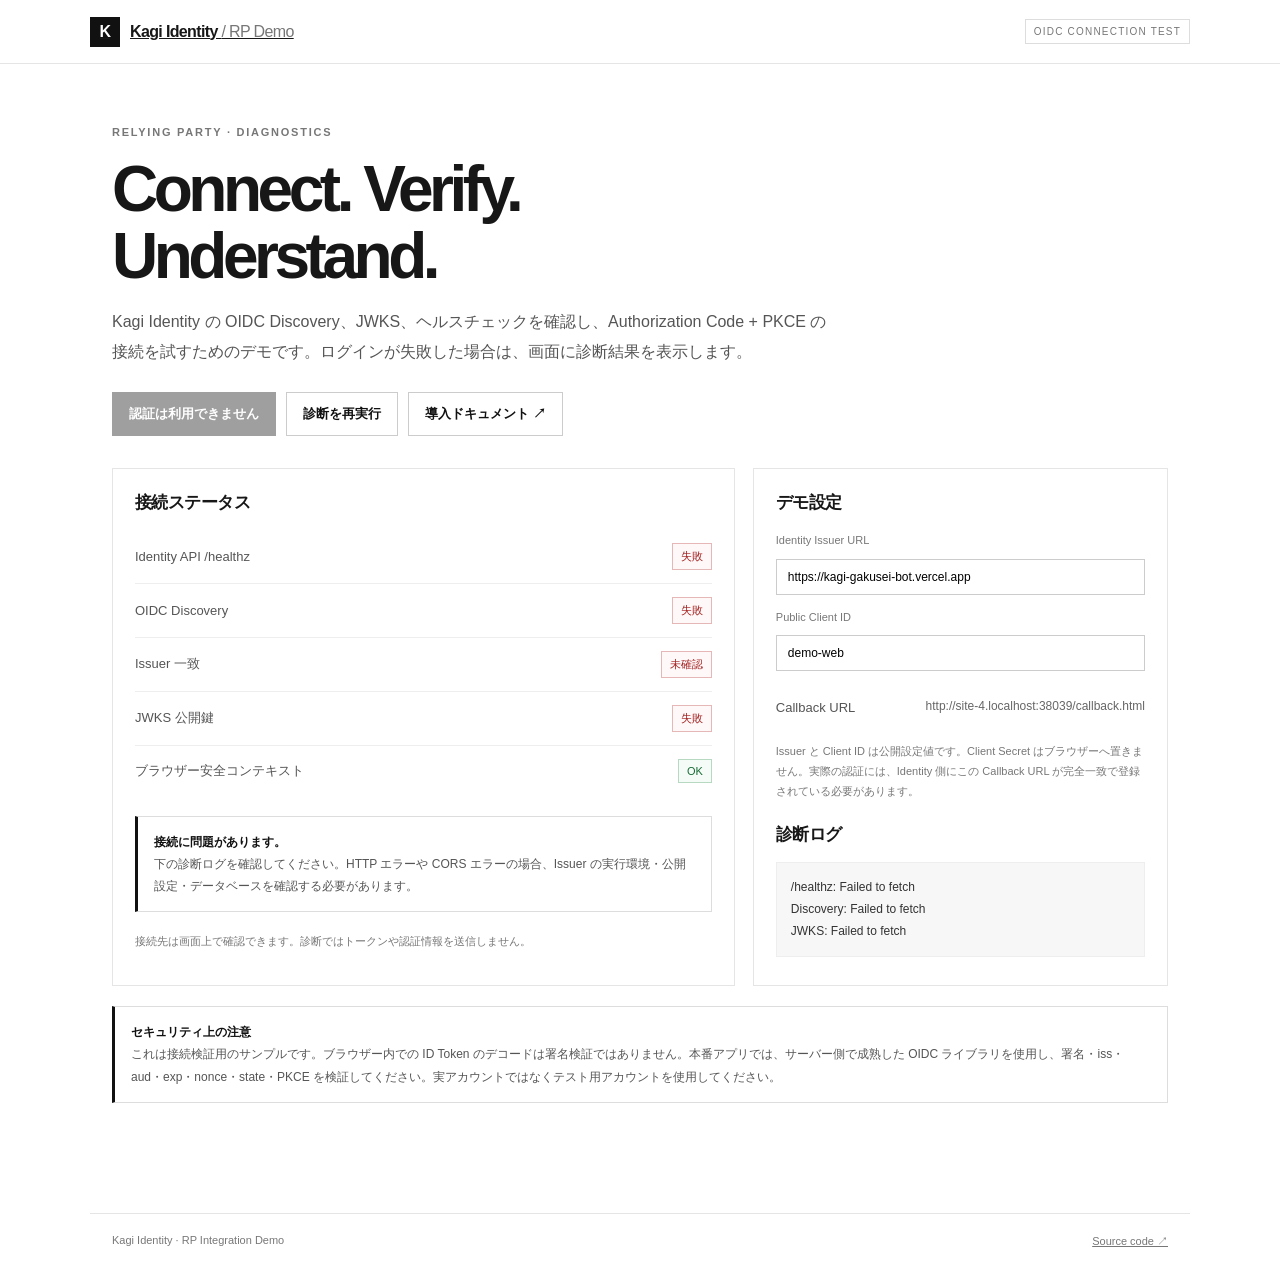
==== examples/rp-demo/index.html @ 180138e4 "feat: add diagnosable OIDC RP demo" ====
<!doctype html>
<html lang="ja">
<head>
<meta charset="utf-8">
<meta name="viewport" content="width=device-width,initial-scale=1">
<meta name="color-scheme" content="light">
<meta name="description" content="Kagi Identity と OIDC / OAuth の接続を診断し、認証フローを試すためのサンプル RP。">
<title>Kagi Identity — 接続デモ</title>
<style>
:root{font-family:Inter,-apple-system,BlinkMacSystemFont,"Segoe UI","Noto Sans JP",sans-serif;color:#171717;background:#fff;--line:#e5e5e5;--muted:#666;--soft:#f7f7f7;--black:#111}
*{box-sizing:border-box}body{margin:0;min-width:320px}a{color:inherit}button,input{font:inherit}.top{height:64px;border-bottom:1px solid var(--line);display:flex;align-items:center;justify-content:space-between;padding:0 max(18px,calc((100vw - 1100px)/2))}.brand{display:flex;align-items:center;gap:10px;font-weight:750;letter-spacing:-.04em}.mark{width:30px;height:30px;display:grid;place-items:center;background:#111;color:#fff}.tag{font-size:10px;letter-spacing:.12em;color:#777;border:1px solid #ddd;padding:6px 8px}main{max-width:1100px;margin:auto;padding:62px 22px 90px}.eyebrow{font-size:11px;letter-spacing:.16em;font-weight:750;color:#777}h1{font-size:clamp(36px,6vw,64px);letter-spacing:-.07em;line-height:1.04;margin:18px 0}.lead{max-width:720px;color:#555;font-size:16px;line-height:1.9}.actions{display:flex;gap:10px;flex-wrap:wrap;margin:24px 0 32px}button,.button{border:1px solid #111;background:#111;color:#fff;padding:12px 16px;font-size:13px;font-weight:700;cursor:pointer;text-decoration:none;display:inline-flex;align-items:center;justify-content:center;min-height:42px}button.secondary,.button.secondary{background:#fff;color:#111;border-color:#ccc}button:disabled{opacity:.4;cursor:not-allowed}.layout{display:grid;grid-template-columns:1.2fr .8fr;gap:18px}.panel{border:1px solid var(--line);padding:22px;min-width:0}.panel h2{font-size:17px;margin:0 0 16px;letter-spacing:-.03em}.row{display:flex;justify-content:space-between;align-items:center;gap:14px;padding:13px 0;border-top:1px solid #eee;font-size:13px}.row:first-of-type{border-top:0}.label{color:#555}.status{font-size:11px;border:1px solid #ddd;padding:5px 8px;white-space:nowrap}.status.ok{border-color:#b7d9c1;color:#176b37;background:#f5fbf6}.status.bad{border-color:#e5b7b7;color:#a32020;background:#fff8f8}.status.wait{color:#777;background:#fafafa}.details{font-size:12px;color:#666;line-height:1.8;overflow-wrap:anywhere}.notice{border:1px solid #ddd;border-left:3px solid #111;padding:14px 16px;margin:20px 0;font-size:12px;color:#555;line-height:1.85}.notice strong{color:#111}.result{white-space:pre-wrap;overflow-wrap:anywhere;background:#f7f7f7;border:1px solid #eee;padding:14px;font-size:12px;line-height:1.8;min-height:68px;color:#333}.small{font-size:11px;color:#777;line-height:1.8}.footer{border-top:1px solid var(--line);padding:20px 22px;max-width:1100px;margin:auto;color:#777;font-size:11px;display:flex;justify-content:space-between;gap:12px;flex-wrap:wrap}.url{width:100%;padding:10px 11px;border:1px solid #ccc;margin:8px 0 12px;font-size:12px}.hidden{display:none!important}@media(max-width:760px){main{padding-top:40px}.layout{grid-template-columns:1fr}.top{padding:0 16px}.lead{font-size:14px}}
</style>
</head>
<body>
<header class="top"><a class="brand" href="./"><span class="mark">K</span><span>Kagi Identity <span style="font-weight:450;color:#777">/ RP Demo</span></span></a><span class="tag">OIDC CONNECTION TEST</span></header>
<main>
<div class="eyebrow">RELYING PARTY · DIAGNOSTICS</div>
<h1>Connect. Verify.<br>Understand.</h1>
<p class="lead">Kagi Identity の OIDC Discovery、JWKS、ヘルスチェックを確認し、Authorization Code + PKCE の接続を試すためのデモです。ログインが失敗した場合は、画面に診断結果を表示します。</p>
<div class="actions"><button id="login" disabled>接続診断中…</button><button class="secondary" id="refresh" type="button">診断を再実行</button><a class="button secondary" href="https://kagi-docs-gakusei-bot.vercel.app" target="_blank" rel="noopener noreferrer">導入ドキュメント ↗</a></div>
<div class="layout">
<section class="panel"><h2>接続ステータス</h2>
<div class="row"><span class="label">Identity API /healthz</span><span id="health" class="status wait">確認中</span></div>
<div class="row"><span class="label">OIDC Discovery</span><span id="discovery" class="status wait">確認中</span></div>
<div class="row"><span class="label">Issuer 一致</span><span id="issuer" class="status wait">確認中</span></div>
<div class="row"><span class="label">JWKS 公開鍵</span><span id="jwks" class="status wait">確認中</span></div>
<div class="row"><span class="label">ブラウザー安全コンテキスト</span><span id="secure" class="status wait">確認中</span></div>
<div class="notice" id="diagnosis"><strong>診断を実行しています。</strong><br>各エンドポイントに接続し、エラーがある場合は原因を表示します。</div>
<p class="small">接続先は画面上で確認できます。診断ではトークンや認証情報を送信しません。</p>
</section>
<section class="panel"><h2>デモ設定</h2>
<label class="small" for="issuerInput">Identity Issuer URL</label>
<input class="url" id="issuerInput" type="url" value="https://kagi-gakusei-bot.vercel.app" autocomplete="url" spellcheck="false">
<label class="small" for="clientInput">Public Client ID</label>
<input class="url" id="clientInput" type="text" value="demo-web" autocomplete="off" spellcheck="false">
<div class="row"><span class="label">Callback URL</span><span id="callback" class="details"></span></div>
<p class="small">Issuer と Client ID は公開設定値です。Client Secret はブラウザーへ置きません。実際の認証には、Identity 側にこの Callback URL が完全一致で登録されている必要があります。</p>
<h2 style="margin-top:22px">診断ログ</h2><div id="log" class="result" role="status" aria-live="polite">準備中…</div>
</section>
</div>
<div class="notice"><strong>セキュリティ上の注意</strong><br>これは接続検証用のサンプルです。ブラウザー内での ID Token のデコードは署名検証ではありません。本番アプリでは、サーバー側で成熟した OIDC ライブラリを使用し、署名・iss・aud・exp・nonce・state・PKCE を検証してください。実アカウントではなくテスト用アカウントを使用してください。</div>
</main>
<footer class="footer"><span>Kagi Identity · RP Integration Demo</span><span><a href="https://github.com/akiy2009/kagi" target="_blank" rel="noopener noreferrer">Source code ↗</a></span></footer>
<script>
(function(){
'use strict';
const $=id=>document.getElementById(id);
const defaultIssuer='https://kagi-gakusei-bot.vercel.app';
let metadata=null;
const callbackUri=location.origin+'/callback.html';
$('callback').textContent=callbackUri;
function status(id,ok,text){const el=$(id);el.className='status '+(ok===true?'ok':ok===false?'bad':'wait');el.textContent=text;}
function log(message){$('log').textContent=message;}
function issuerUrl(){return $('issuerInput').value.trim().replace(/\/+$/,'');}
async function fetchJson(url,timeoutMs=6500){
 const controller=new AbortController();const timer=setTimeout(()=>controller.abort(),timeoutMs);
 try{const res=await fetch(url,{method:'GET',headers:{accept:'application/json'},cache:'no-store',signal:controller.signal,mode:'cors',credentials:'omit'});const text=await res.text();let data;try{data=JSON.parse(text)}catch(_){throw new Error('HTTP '+res.status+' — JSON ではない応答。SSO 保護、404、サーバーエラーの可能性があります。')}
 if(!res.ok)throw new Error('HTTP '+res.status+' '+(data.error_description||data.error||data.message||''));return data;
 }finally{clearTimeout(timer);}
}
async function diagnose(){
 metadata=null;$('login').disabled=true;$('login').textContent='接続診断中…';
 for(const id of ['health','discovery','issuer','jwks'])status(id,null,'確認中');
 status('secure',window.isSecureContext,null?'':'OK');
 status('secure',window.isSecureContext,window.isSecureContext?'OK':'HTTPS が必要');
 const base=issuerUrl();
 if(!/^https:\/\//i.test(base)){status('health',false,'HTTPS URL が必要');status('discovery',false,'Issuer を確認');status('issuer',false,'Issuer 不正');status('jwks',false,'未確認');$('diagnosis').innerHTML='<strong>接続先 URL が不正です。</strong><br>HTTPS の Issuer URL を指定してください。';log('Issuer URL must start with https://');return;}
 let healthOk=false,discoveryOk=false,jwksOk=false,errors=[];
 try{const health=await fetchJson(base+'/healthz');healthOk=true;status('health',true,'OK');}
 catch(e){status('health',false,'失敗');errors.push('/healthz: '+e.message);}
 try{metadata=await fetchJson(base+'/.well-known/openid-configuration');discoveryOk=true;status('discovery',true,'OK');
  const issuerOk=metadata.issuer===base;status('issuer',issuerOk,issuerOk?'完全一致':'不一致');if(!issuerOk)errors.push('Discovery issuer が設定 URL と一致しません: '+String(metadata.issuer));
 }catch(e){status('discovery',false,'失敗');status('issuer',false,'未確認');errors.push('Discovery: '+e.message);}
 try{const jwks=await fetchJson(base+'/jwks.json');jwksOk=Array.isArray(jwks.keys)&&jwks.keys.length>0;status('jwks',jwksOk,jwksOk?(jwks.keys.length+' key(s)'):'鍵なし');if(!jwksOk)errors.push('JWKS に公開鍵がありません。');}
 catch(e){status('jwks',false,'失敗');errors.push('JWKS: '+e.message);}
 const callbackAllowed=metadata&&metadata.authorization_endpoint&&metadata.token_endpoint;
 const ok=healthOk&&discoveryOk&&metadata.issuer===base&&jwksOk&&window.isSecureContext&&callbackAllowed;
 $('login').disabled=!ok;$('login').textContent=ok?'パスキー認証を試す':'認証は利用できません';
 if(ok){$('diagnosis').innerHTML='<strong>接続先は応答しています。</strong><br>ただし、Client ID と Callback URL が Identity 側に登録済みかは、認可リクエスト時に確認されます。';log('All endpoint checks passed.\nIssuer: '+base+'\nClient ID: '+$('clientInput').value.trim()+'\nCallback: '+callbackUri+'\nAuthorization endpoint: '+metadata.authorization_endpoint+'\nToken endpoint: '+metadata.token_endpoint);}
 else{$('diagnosis').innerHTML='<strong>接続に問題があります。</strong><br>下の診断ログを確認してください。HTTP エラーや CORS エラーの場合、Issuer の実行環境・公開設定・データベースを確認する必要があります。';log(errors.join('\n')||'接続診断に失敗しました。');}
}
function b64url(bytes){let s='';for(const b of bytes)s+=String.fromCharCode(b);return btoa(s).replace(/\+/g,'-').replace(/\//g,'_').replace(/=+$/,'');}
function random(size){const b=new Uint8Array(size);crypto.getRandomValues(b);return b64url(b);}
async function login(){
 if(!metadata)throw new Error('先に接続診断を成功させてください。');
 const clientId=$('clientInput').value.trim();if(!clientId)throw new Error('Client ID を入力してください。');
 const verifier=random(32),state=random(24),nonce=random(24);
 const digest=await crypto.subtle.digest('SHA-256',new TextEncoder().encode(verifier));
 const challenge=b64url(new Uint8Array(digest));
 sessionStorage.setItem('kagi-rp-pending',JSON.stringify({verifier,state,nonce,issuer:issuerUrl(),clientId,redirectUri:callbackUri,createdAt:Date.now()}));
 const u=new URL(metadata.authorization_endpoint);
 u.searchParams.set('response_type','code');u.searchParams.set('client_id',clientId);u.searchParams.set('redirect_uri',callbackUri);u.searchParams.set('scope','openid profile email');u.searchParams.set('state',state);u.searchParams.set('nonce',nonce);u.searchParams.set('code_challenge',challenge);u.searchParams.set('code_challenge_method','S256');
 location.assign(u.toString());
}
$('login').addEventListener('click',()=>login().catch(e=>{log(e.message);}));
$('refresh').addEventListener('click',()=>diagnose().catch(e=>log(e.message)));
$('issuerInput').addEventListener('change',()=>diagnose().catch(e=>log(e.message)));
diagnose().catch(e=>log(e.message));
})();
</script>
</body></html>
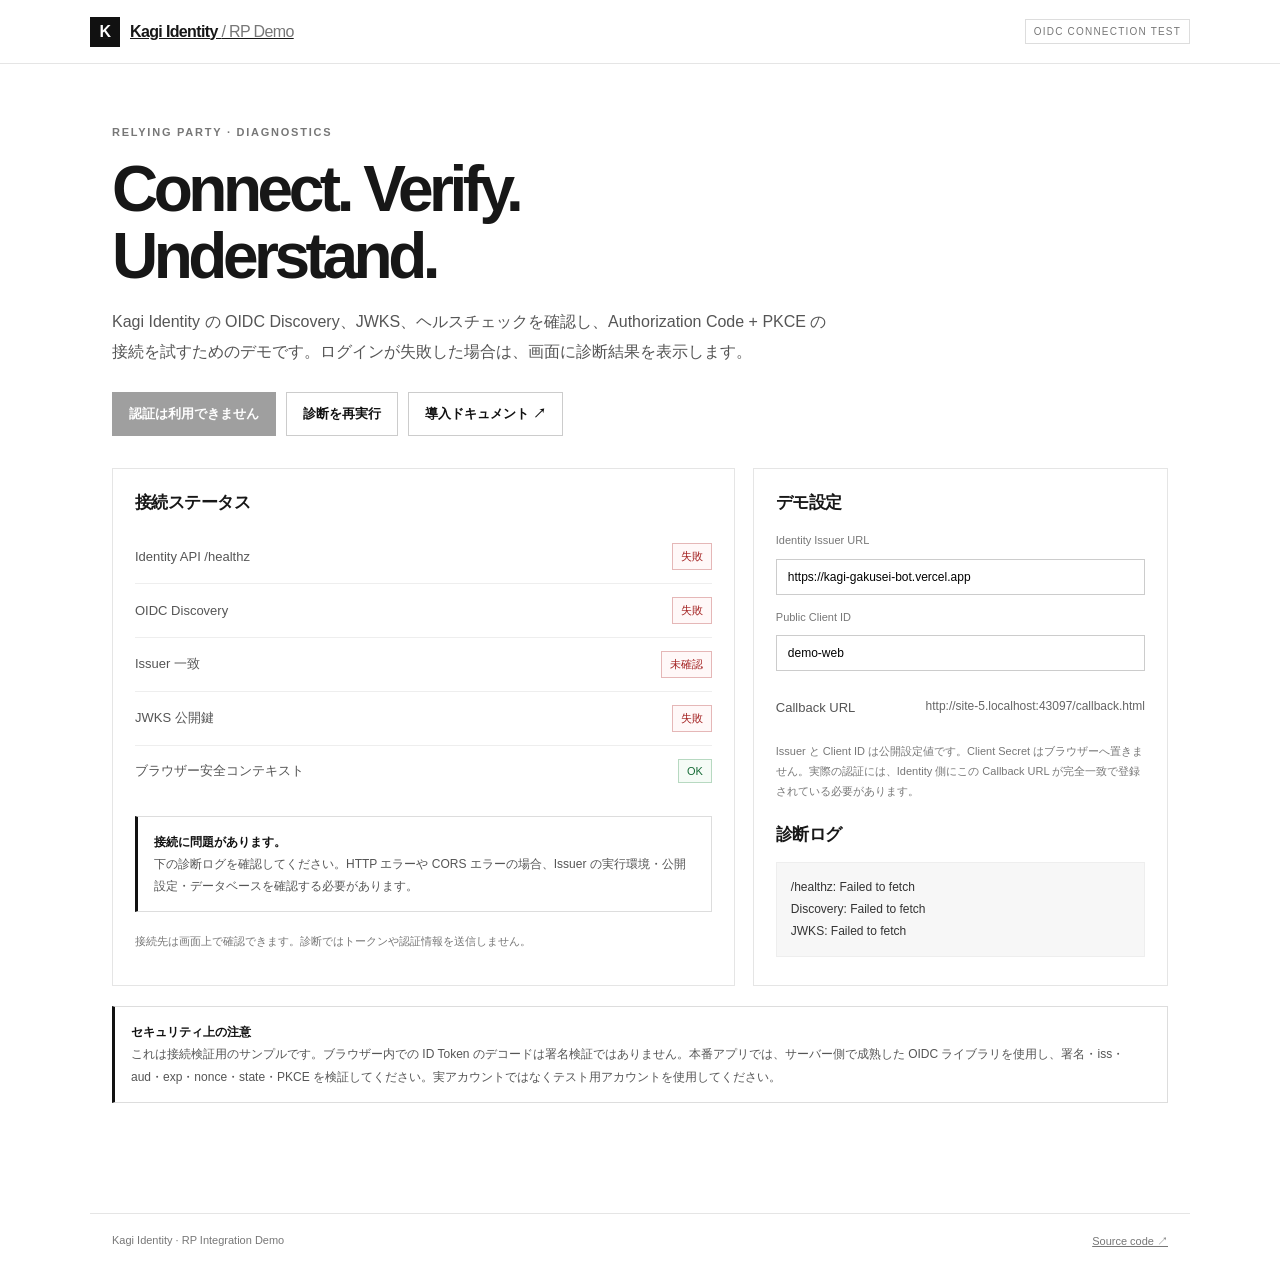
==== commit 8417920b: "fix: simplify secure-context diagnostic" ====
--- a/examples/rp-demo/index.html
+++ b/examples/rp-demo/index.html
@@ -61,12 +61,11 @@
 async function diagnose(){
  metadata=null;$('login').disabled=true;$('login').textContent='接続診断中…';
  for(const id of ['health','discovery','issuer','jwks'])status(id,null,'確認中');
- status('secure',window.isSecureContext,null?'':'OK');
  status('secure',window.isSecureContext,window.isSecureContext?'OK':'HTTPS が必要');
  const base=issuerUrl();
  if(!/^https:\/\//i.test(base)){status('health',false,'HTTPS URL が必要');status('discovery',false,'Issuer を確認');status('issuer',false,'Issuer 不正');status('jwks',false,'未確認');$('diagnosis').innerHTML='<strong>接続先 URL が不正です。</strong><br>HTTPS の Issuer URL を指定してください。';log('Issuer URL must start with https://');return;}
  let healthOk=false,discoveryOk=false,jwksOk=false,errors=[];
- try{const health=await fetchJson(base+'/healthz');healthOk=true;status('health',true,'OK');}
+ try{await fetchJson(base+'/healthz');healthOk=true;status('health',true,'OK');}
  catch(e){status('health',false,'失敗');errors.push('/healthz: '+e.message);}
  try{metadata=await fetchJson(base+'/.well-known/openid-configuration');discoveryOk=true;status('discovery',true,'OK');
   const issuerOk=metadata.issuer===base;status('issuer',issuerOk,issuerOk?'完全一致':'不一致');if(!issuerOk)errors.push('Discovery issuer が設定 URL と一致しません: '+String(metadata.issuer));
